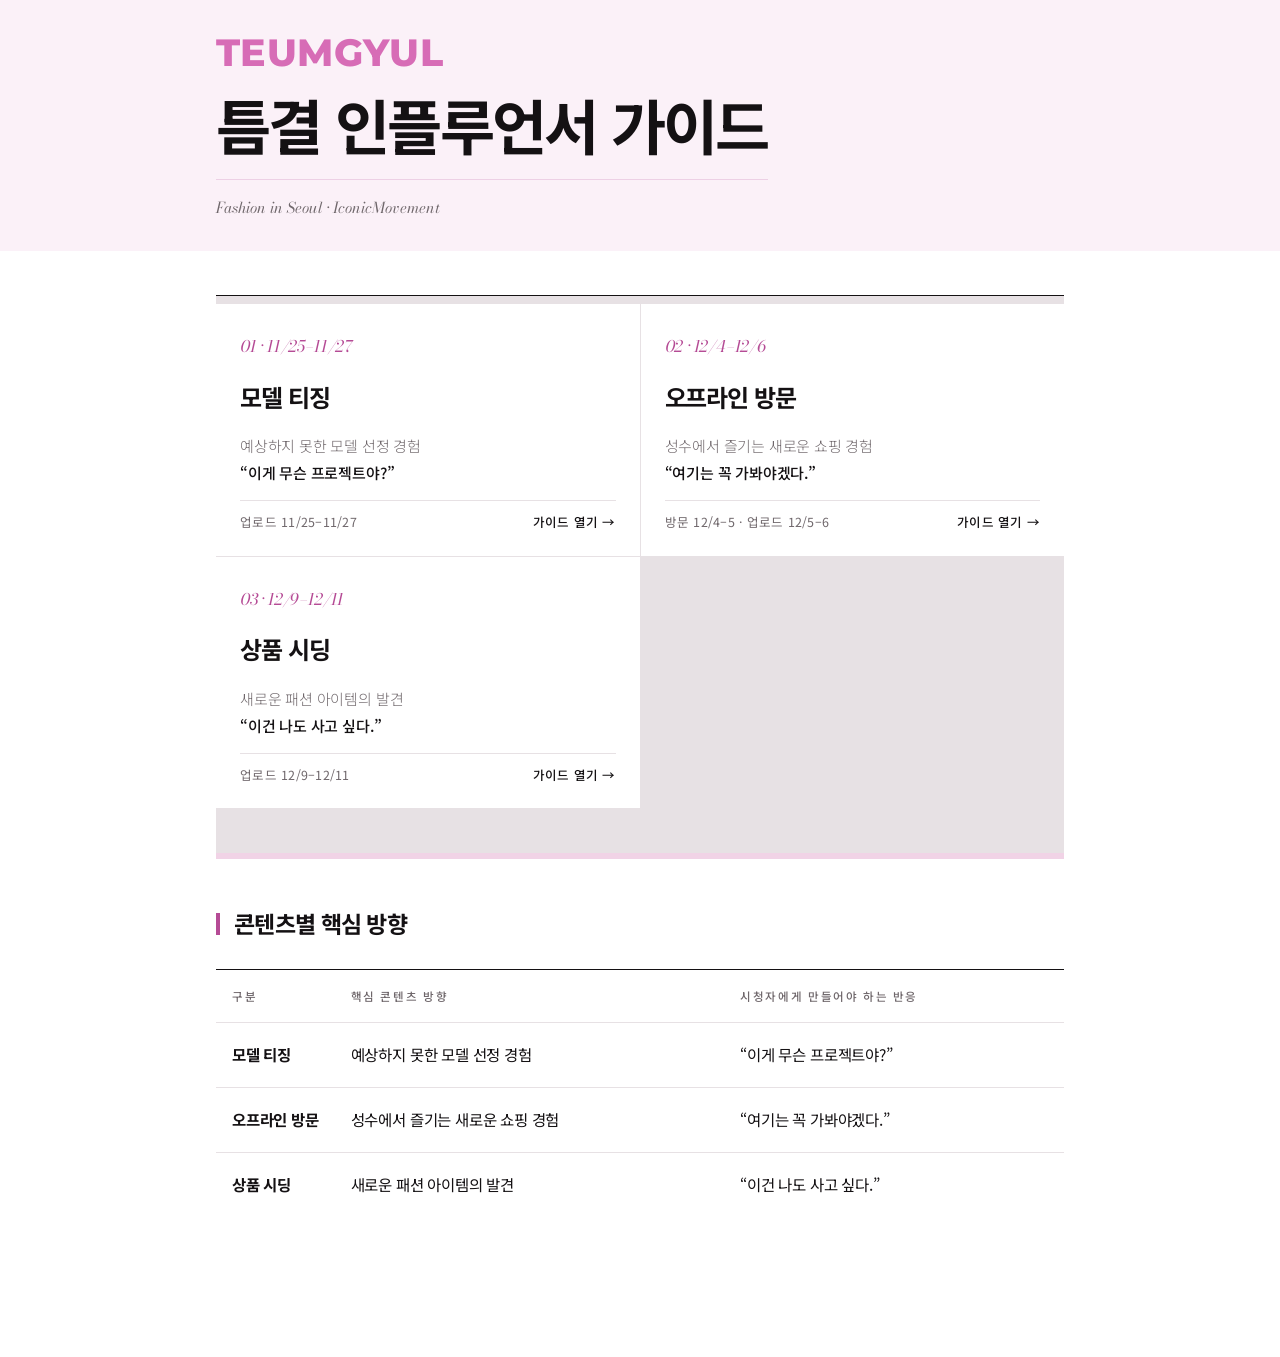
==== guide-8er6di/index.html @ bb6759fa "Influencer hub page linking teasing, offline, seeding (no password)" ====
<!doctype html>
<html lang="ko">
<head>
<meta charset="utf-8">
<meta name="viewport" content="width=device-width, initial-scale=1, viewport-fit=cover">
<title>틈결 인플루언서 가이드</title>
<link rel="preconnect" href="https://fonts.googleapis.com">
<link rel="stylesheet" href="https://fonts.googleapis.com/css2?family=Montserrat:wght@800&family=Noto+Sans+KR:wght@400;500;700;900&family=Space+Grotesk:wght@500;700&family=IBM+Plex+Mono:wght@400;500&display=swap">
<style>
/* Layout: black masthead band → hub (flow of 3 contents) or one guide view, routed by #hash */
:root{
  --bg:#fdf6fa; --surface:#ffffff; --ink:#24151f; --muted:#6e5a67; --line:#efdce8;
  --accent:#b8489a; --accent-soft:#fbe6f3; --draft:#9a5b00; --draft-soft:#fff1dc;
  --band:#fbeef6; --band-fg:#24151f; --logo:#d76cb6; --deep:#b8489a; --deep-fg:#ffffff;
  --f-display:"Space Grotesk","Noto Sans KR",system-ui,sans-serif;
  --f-body:"Noto Sans KR",system-ui,-apple-system,"Apple SD Gothic Neo","Malgun Gothic",sans-serif;
  --f-mono:"IBM Plex Mono",ui-monospace,Consolas,monospace;
}
@media (prefers-color-scheme:dark){:root:not([data-theme="light"]){
  --bg:#171116; --surface:#21181f; --ink:#f3e9f0; --muted:#b39fad; --line:#3a2a35;
  --accent:#ee9bd3; --accent-soft:#3d2036; --draft:#f0b860; --draft-soft:#3a2a10;
  --band:#22161f; --band-fg:#f3e9f0; --logo:#e57fc4; --deep:#8f3477; --deep-fg:#ffffff; color-scheme:dark}}
:root[data-theme="dark"]{
  --bg:#171116; --surface:#21181f; --ink:#f3e9f0; --muted:#b39fad; --line:#3a2a35;
  --accent:#ee9bd3; --accent-soft:#3d2036; --draft:#f0b860; --draft-soft:#3a2a10;
  --band:#22161f; --band-fg:#f3e9f0; --logo:#e57fc4; --deep:#8f3477; --deep-fg:#ffffff; color-scheme:dark}
*{box-sizing:border-box}
body{margin:0}img{max-width:100%}[hidden]{display:none!important}
body{background:var(--bg);color:var(--ink);font-family:var(--f-body);font-size:15px;line-height:1.65;word-break:keep-all}
.wrap{max-width:880px;margin:0 auto;padding-left:max(16px,env(safe-area-inset-left,0px));padding-right:max(16px,env(safe-area-inset-right,0px))}
a{color:var(--accent)}
:focus-visible{outline:2px solid var(--accent);outline-offset:2px}

.band{background:var(--band);color:var(--band-fg)}
.band .wrap{padding-block:28px 24px;display:flex;flex-wrap:wrap;gap:8px 24px;align-items:flex-end;justify-content:space-between}
.band .brand{font-family:"Montserrat",var(--f-display);font-weight:800;font-size:clamp(30px,7vw,44px);letter-spacing:.01em;line-height:1;color:var(--logo)}
.band h1{margin:4px 0 0;font-family:var(--f-body);font-weight:900;font-size:clamp(24px,5vw,34px);line-height:1.2;text-wrap:balance}
.band .meta{font-family:var(--f-mono);font-size:12px;opacity:.7}

main .wrap{padding-block:28px 64px;display:grid;gap:36px}
h2{margin:0 0 12px;font-size:19px;font-weight:700;text-wrap:balance}
h3{margin:0 0 8px;font-size:16px;font-weight:700}
p{margin:0}
.eyebrow{font-family:var(--f-display);font-size:12px;font-weight:700;letter-spacing:.12em;text-transform:uppercase;color:var(--muted)}
.lede{font-size:16px;color:var(--muted);max-width:62ch}

/* hub */
.flow{display:grid;grid-template-columns:repeat(3,minmax(0,1fr));gap:12px}
@media (max-width:720px){.flow{grid-template-columns:1fr}}
.step{display:flex;flex-direction:column;gap:10px;padding:18px;background:var(--surface);border:1px solid var(--line);border-radius:6px;text-decoration:none;color:inherit;transition:border-color .15s,transform .15s}
.step:hover{border-color:var(--accent);transform:translateY(-2px)}
.step .no{font-family:var(--f-mono);font-size:12px;color:var(--accent)}
.step .name{font-size:18px;font-weight:900}
.step .react{font-size:14px;color:var(--muted)}
.step .react b{color:var(--ink);font-weight:500}
.step .foot{margin-top:auto;display:flex;justify-content:space-between;align-items:center;font-family:var(--f-mono);font-size:12px;color:var(--muted);padding-top:10px;border-top:1px dashed var(--line)}
.step .go{color:var(--accent);font-weight:500}

/* tables */
.tbl{overflow-x:auto;border:1px solid var(--line);border-radius:6px;background:var(--surface)}
table{width:100%;border-collapse:collapse;font-size:14px}
th,td{text-align:left;vertical-align:top;padding:11px 14px;border-bottom:1px solid var(--line)}
tr:last-child td{border-bottom:0}
th{font-size:12px;font-weight:700;color:var(--muted);background:var(--bg)}
td.k{width:118px;font-weight:700;white-space:nowrap}
.tag{font-family:var(--f-mono);font-size:13px;background:var(--accent-soft);color:var(--accent);padding:1px 6px;border-radius:3px}

/* chips */
.chip{display:inline-block;font-size:11px;font-weight:700;padding:1px 7px;border-radius:999px;vertical-align:2px;margin-left:6px}
.chip.src{background:var(--accent-soft);color:var(--accent)}
.chip.draft{background:var(--draft-soft);color:var(--draft)}
.legend{display:flex;flex-wrap:wrap;gap:8px 18px;font-size:13px;color:var(--muted)}

/* guide view */
.back{font-family:var(--f-mono);font-size:13px;text-decoration:none}
.guide-head{display:grid;gap:10px}
.guide-head h2{font-size:clamp(22px,4.5vw,28px);font-weight:900;margin:0}
.facts{display:flex;flex-wrap:wrap;gap:8px}
.fact{font-size:13px;padding:4px 10px;border:1px solid var(--line);border-radius:4px;background:var(--surface)}
.fact b{font-weight:700;margin-right:6px;color:var(--muted)}
.concept{padding:22px;background:var(--deep);color:var(--deep-fg);border-radius:6px}
.concept .eyebrow{color:var(--deep-fg);opacity:.75}
.concept q{display:block;margin-top:6px;font-size:clamp(18px,3.6vw,22px);font-weight:700;line-height:1.5;quotes:"“" "”"}
.types{display:grid;grid-template-columns:repeat(2,minmax(0,1fr));gap:12px}
@media (max-width:640px){.types{grid-template-columns:1fr}}
.type{padding:18px;background:var(--surface);border:1px solid var(--line);border-radius:6px;display:grid;gap:8px;align-content:start}
.type .label{font-family:var(--f-display);font-weight:700;font-size:13px;color:var(--accent);letter-spacing:.04em}
.type blockquote{margin:0;padding-left:12px;border-left:2px solid var(--line);color:var(--ink)}
.type .hint{font-size:13px;color:var(--muted)}
.check{list-style:none;margin:0;padding:0;display:grid;gap:8px}
.check li{display:grid;grid-template-columns:22px 1fr;gap:8px;align-items:start}
.check li::before{content:"";width:14px;height:14px;margin-top:5px;border:1.5px solid var(--muted);border-radius:3px}
.dd{display:grid;grid-template-columns:repeat(2,minmax(0,1fr));gap:12px}
@media (max-width:640px){.dd{grid-template-columns:1fr}}
.dd > div{padding:16px 18px;background:var(--surface);border:1px solid var(--line);border-radius:6px}
.dd ul{margin:0;padding-left:18px;display:grid;gap:4px;font-size:14px}
.dd .do h3{color:var(--accent)} .dd .dont h3{color:var(--draft)}
.note{font-size:13px;color:var(--muted);padding:12px 14px;border:1px dashed var(--line);border-radius:6px}
.pager{display:flex;justify-content:space-between;gap:12px;flex-wrap:wrap;padding-top:18px;border-top:1px solid var(--line)}
.pager a{text-decoration:none;font-size:14px}
@media (prefers-reduced-motion:reduce){*{transition:none!important}}

/* ---- readability pass ---- */
:root{--muted:#5c4757}
@media (prefers-color-scheme:dark){:root:not([data-theme="light"]){--muted:#c7b4c2}}
:root[data-theme="dark"]{--muted:#c7b4c2}
html{-webkit-text-size-adjust:100%;text-size-adjust:100%}
body{font-size:16px;line-height:1.75;letter-spacing:-.01em}
h2{font-size:20px;letter-spacing:-.02em}
h3{font-size:17px}
table{font-size:15.5px}
th,td{padding:14px 16px}
td.k{color:var(--accent)}
.step .react{font-size:15px}
.step .name{font-size:20px}
.step .name .sub{font-size:14px;font-weight:700;color:var(--accent)}
.flow{grid-template-columns:repeat(2,minmax(0,1fr))}
@media (max-width:640px){.flow{grid-template-columns:1fr}}
.type blockquote{font-size:16px;line-height:1.7}
.type .hint,.fact,.legend,.note{font-size:14px}
.dd ul{font-size:15.5px;gap:6px}
.concept q{line-height:1.55}

/* ---- mobile ---- */
@media (max-width:640px){
  body{font-size:16px}
  .band .wrap{padding-block:22px 18px;flex-direction:column;align-items:flex-start;gap:6px}
  .band .brand{font-size:30px}
  .band h1{font-size:23px}
  main .wrap{padding-block:22px 48px;gap:30px}
  /* key/value tables → stacked cards */
  .kv,.kv tbody,.kv tr,.kv td{display:block;width:100%}
  .kv tr{padding:14px 16px;border-bottom:1px solid var(--line)}
  .kv tr:last-child{border-bottom:0}
  .kv td{padding:0;border:0}
  .kv td.k{width:auto;white-space:normal;font-size:13px;margin-bottom:4px;letter-spacing:.02em}
  .tbl{overflow-x:visible}
  /* direction table: 3 cols → stacked */
  .dir thead{display:none}
  .dir,.dir tbody,.dir tr,.dir td{display:block;width:100%}
  .dir tr{padding:14px 16px;border-bottom:1px solid var(--line)}
  .dir tr:last-child{border-bottom:0}
  .dir td{padding:0;border:0}
  .dir td.k{width:auto;margin-bottom:2px}
  .dir td:last-child{font-weight:700;margin-top:2px}
  .concept{padding:20px 18px}
  .step{padding:18px 16px}
  .facts{display:grid;grid-template-columns:1fr;gap:6px}
  .fact{padding:8px 12px}
  .back,.pager a{display:inline-block;padding:8px 0;font-size:15px}
  .pager{flex-direction:column-reverse;gap:4px}
}

/* ---- reference images ---- */
.refs{display:grid;grid-template-columns:repeat(2,minmax(0,1fr));gap:12px}
.refs figure{margin:0;display:grid;gap:8px;align-content:start}
.refs img{display:block;width:100%;height:auto;aspect-ratio:3/4;object-fit:cover;border-radius:6px;border:1px solid var(--line);background:var(--surface)}
.refs figcaption{font-size:14px;color:var(--muted);line-height:1.55}
@media (max-width:420px){.refs{gap:8px}.refs figcaption{font-size:13px}}

/* ---- 3-col guide tables + prose ---- */
.g3 td.k{white-space:normal;width:170px}
.prose{display:grid;gap:8px;max-width:64ch}
.types.five{grid-template-columns:repeat(auto-fill,minmax(240px,1fr))}
@media (max-width:640px){
  .g3 thead{display:none}
  .g3,.g3 tbody,.g3 tr,.g3 td{display:block;width:100%}
  .g3 tr{padding:14px 16px;border-bottom:1px solid var(--line)}
  .g3 tr:last-child{border-bottom:0}
  .g3 td{padding:0;border:0}
  .g3 td.k{width:auto;margin-bottom:6px;font-size:15.5px}
  .g3 td[data-label]{display:grid;grid-template-columns:64px 1fr;gap:8px}
  .g3 td[data-label]+td[data-label]{margin-top:4px}
  .g3 td[data-label]::before{content:attr(data-label);font-size:12.5px;font-weight:700;color:var(--muted);padding-top:2px}
}

/* ---- upload flow ---- */
.flowlist{list-style:none;margin:0;padding:0;counter-reset:f;display:grid;gap:0;border:1px solid var(--line);border-radius:6px;background:var(--surface)}
.flowlist li{counter-increment:f;position:relative;display:grid;gap:4px;padding:16px 16px 16px 58px;border-bottom:1px solid var(--line)}
.flowlist li:last-child{border-bottom:0}
.flowlist li::before{content:counter(f);position:absolute;left:16px;top:15px;width:28px;height:28px;border-radius:50%;background:var(--deep);color:var(--deep-fg);font-family:var(--f-display);font-weight:700;font-size:14px;display:grid;place-items:center}
.flowlist b{font-size:16.5px}
.flowlist li > span{color:var(--muted)}
.flowlist a{font-weight:700}
.mail{display:flex;flex-wrap:wrap;align-items:center;gap:8px;margin-top:6px}
.mail code{font-family:var(--f-mono);font-size:15px;padding:6px 10px;background:var(--accent-soft);color:var(--accent);border-radius:4px;user-select:all;word-break:break-all}
.mail button{font:inherit;font-size:14px;font-weight:700;padding:6px 12px;border:1.5px solid var(--accent);border-radius:4px;background:transparent;color:var(--accent);cursor:pointer}

/* ---- reward ---- */
.reward{display:grid;gap:16px}
.reward figure{margin:0;display:grid;gap:8px}
.reward img{display:block;width:100%;height:auto;border-radius:6px;border:1px solid var(--line);background:#fff}
.reward figcaption{font-size:14px;color:var(--muted)}
.pouches{margin:0;padding:0;list-style:none;counter-reset:p;display:grid;grid-template-columns:repeat(2,minmax(0,1fr));gap:8px}
@media (max-width:640px){.pouches{grid-template-columns:1fr}}
.pouches li{counter-increment:p;display:grid;grid-template-columns:28px 1fr;column-gap:8px;padding:10px 12px;background:var(--surface);border:1px solid var(--line);border-radius:6px;font-size:14.5px;font-weight:500;line-height:1.5}
.pouches li::before{content:counter(p,decimal-leading-zero);grid-row:span 2;font-family:var(--f-mono);font-size:12px;color:var(--accent);padding-top:2px}
.pouches li span{font-size:13px;font-weight:400;color:var(--muted)}

/* ---- lock ---- */
.lock{min-height:60vh;display:grid;place-items:center}
.lock form{width:100%;max-width:340px;display:grid;gap:12px;padding:28px 22px;background:var(--surface);border:1px solid var(--line);border-radius:10px;text-align:center}
.lock h2{margin:0}
.lock p{color:var(--muted);font-size:15px}
.lock input{font:inherit;font-size:22px;letter-spacing:.4em;text-align:center;padding:12px;border:1.5px solid var(--line);border-radius:8px;background:var(--bg);color:var(--ink);width:100%}
.lock input:focus{outline:none;border-color:var(--accent)}
.lock button{font:inherit;font-weight:700;font-size:16px;padding:13px;border:0;border-radius:8px;background:var(--deep);color:var(--deep-fg);cursor:pointer}
.lock .err{color:#c0362c;font-size:14px;min-height:1.4em}
@media (prefers-color-scheme:dark){:root:not([data-theme="light"]) .lock .err{color:#ff8a80}}
</style>
<link rel="stylesheet" href="/assets/premium.css">
</head>
<body>


<header class="band"><div class="wrap">
  <div>
    <div class="brand" role="img" aria-label="TEUMGYUL">TEUMGYUL</div>
    <h1>틈결 인플루언서 가이드</h1>
  </div>
  <div class="meta">Fashion in Seoul · IconicMovement</div>
</div></header>

<main>
<section><div class="wrap">
  <div class="flow">
    <a class="step" href="/teasing/">
      <span class="no">01 · 11/25–11/27</span>
      <span class="name">모델 티징</span>
      <span class="react">예상하지 못한 모델 선정 경험<br><b>“이게 무슨 프로젝트야?”</b></span>
      <span class="foot"><span>업로드 11/25–11/27</span><span class="go">가이드 열기 →</span></span>
    </a>
    <a class="step" href="/offline/">
      <span class="no">02 · 12/4–12/6</span>
      <span class="name">오프라인 방문</span>
      <span class="react">성수에서 즐기는 새로운 쇼핑 경험<br><b>“여기는 꼭 가봐야겠다.”</b></span>
      <span class="foot"><span>방문 12/4–5 · 업로드 12/5–6</span><span class="go">가이드 열기 →</span></span>
    </a>
    <a class="step" href="/seeding/">
      <span class="no">03 · 12/9–12/11</span>
      <span class="name">상품 시딩</span>
      <span class="react">새로운 패션 아이템의 발견<br><b>“이건 나도 사고 싶다.”</b></span>
      <span class="foot"><span>업로드 12/9–12/11</span><span class="go">가이드 열기 →</span></span>
    </a>
  </div>

  <div>
    <h2>콘텐츠별 핵심 방향</h2>
    <div class="tbl"><table class="dir">
      <thead><tr><th>구분</th><th>핵심 콘텐츠 방향</th><th>시청자에게 만들어야 하는 반응</th></tr></thead>
      <tbody>
        <tr><td class="k">모델 티징</td><td>예상하지 못한 모델 선정 경험</td><td>“이게 무슨 프로젝트야?”</td></tr>
        <tr><td class="k">오프라인 방문</td><td>성수에서 즐기는 새로운 쇼핑 경험</td><td>“여기는 꼭 가봐야겠다.”</td></tr>
        <tr><td class="k">상품 시딩</td><td>새로운 패션 아이템의 발견</td><td>“이건 나도 사고 싶다.”</td></tr>
      </tbody>
    </table></div>
  </div>
</div></section>
</main>
</body>
</html>
---- assets/premium.css ----
/* TEUMGYUL — editorial layer
   Concept: fashion-magazine page. White paper, black ink, hairline rules,
   Bodoni italics for numerals & English, pink only for the wordmark and small accents. */
@import url("https://fonts.googleapis.com/css2?family=Bodoni+Moda:ital,opsz,wght@0,6..96,400;0,6..96,500;1,6..96,400;1,6..96,500&family=Noto+Sans+KR:wght@300;400;500;700;900&display=swap");

:root{
  --bg:#ffffff; --surface:#f7f4f5; --ink:#141113; --muted:#6f676b; --line:#e7e1e4;
  --accent:#b54b95; --accent-soft:#f7e9f2; --logo:#d76cb6;
  --deep:#141113; --deep-fg:#ffffff; --band:#ffffff; --band-fg:#141113;
  --masthead:#fbf1f8; --divider:#f1d3e6;
  --f-serif:"Bodoni Moda","Times New Roman",serif;
  --f-body:"Noto Sans KR",system-ui,-apple-system,"Apple SD Gothic Neo","Malgun Gothic",sans-serif;
  --r:2px;
}
@media (prefers-color-scheme:dark){:root:not([data-theme="light"]){
  --bg:#0f0d0e; --surface:#191617; --ink:#f3eef1; --muted:#a99fa5; --line:#2b2629;
  --accent:#e690c9; --accent-soft:#2e1b28; --logo:#e57fc4;
  --deep:#f3eef1; --deep-fg:#141113; --band:#0f0d0e; --band-fg:#f3eef1; --masthead:#26161f; --divider:#3a2232; color-scheme:dark}}
:root[data-theme="dark"]{
  --bg:#0f0d0e; --surface:#191617; --ink:#f3eef1; --muted:#a99fa5; --line:#2b2629;
  --accent:#e690c9; --accent-soft:#2e1b28; --logo:#e57fc4;
  --deep:#f3eef1; --deep-fg:#141113; --band:#0f0d0e; --band-fg:#f3eef1; --masthead:#26161f; --divider:#3a2232; color-scheme:dark}

body{background:var(--bg);color:var(--ink);font-family:var(--f-body);font-weight:400;font-size:16px;line-height:1.8;letter-spacing:-.012em;-webkit-font-smoothing:antialiased}
::selection{background:var(--accent-soft)}

/* ---------- masthead ---------- */
.band{background:var(--masthead);color:var(--band-fg);border-bottom:0}
.band .wrap{padding-block:34px 30px;display:grid;gap:22px;align-items:end}
.band .wrap > div:first-child{display:grid;gap:18px}
.band .brand{font-family:"Montserrat",var(--f-body);font-weight:800;font-size:clamp(28px,6vw,38px);letter-spacing:.01em;line-height:1;color:var(--logo)}
.band h1{margin:0;font-weight:700;font-size:clamp(34px,7.4vw,60px);line-height:1.12;letter-spacing:-.045em}
.band .meta{font-family:var(--f-serif);font-style:italic;font-size:15px;letter-spacing:0;opacity:1;color:var(--muted);padding-top:14px;border-top:1px solid rgba(181,75,149,.2)}

main .wrap{padding-block:44px 96px;gap:64px}
h2{font-size:21px;font-weight:700;letter-spacing:-.03em;margin:0 0 20px;display:flex;align-items:center;gap:14px}
h2::after{content:"";flex:1;height:1px;background:var(--line)}
.guide-head h2,.lock h2,.done-title{display:block}
.guide-head h2::after,.lock h2::after{content:none}
h3{letter-spacing:-.02em}

.eyebrow{font-family:var(--f-body);font-style:normal;font-weight:500;font-size:12.5px;letter-spacing:.16em;text-transform:none;color:var(--accent)}
.lede{font-size:16.5px;line-height:1.9;color:var(--muted);font-weight:300}

/* ---------- guide head & schedule ---------- */
.guide-head{gap:18px}
.guide-head h2{font-size:clamp(28px,6vw,40px);font-weight:700;letter-spacing:-.045em;line-height:1.15}
.due{background:none;color:var(--ink);border-radius:0;padding:16px 0;gap:12px 40px;align-items:flex-start;border-top:1px solid var(--ink);border-bottom:1px solid var(--line)}
.due-item{gap:4px}
.due-label{font-size:12px;font-weight:500;letter-spacing:.14em;color:var(--muted);opacity:1}
.due-date{font-family:var(--f-body);font-weight:700;font-size:20px;line-height:1.35;letter-spacing:-.02em;font-variant-numeric:tabular-nums}
.due-date small{display:inline;font-family:var(--f-body);font-size:15px;font-weight:500;letter-spacing:0;margin:0 0 0 6px;opacity:1;color:var(--muted)}
.facts{gap:6px 24px}
.fact{border:0;background:none;padding:0;font-size:15px;border-radius:0}
.fact b{font-size:12px;font-weight:500;letter-spacing:.14em;color:var(--muted);margin-right:10px}

/* ---------- concept / quotes ---------- */
.concept{background:none;color:var(--ink);border-radius:0;padding:40px 0 36px;border-top:1px solid var(--ink);border-bottom:1px solid var(--line);position:relative}
.concept .eyebrow{color:var(--accent);opacity:1}
.concept q{font-weight:500;font-size:clamp(23px,5vw,32px);line-height:1.45;letter-spacing:-.04em;margin-top:14px;quotes:none;text-wrap:balance}
.concept q::before{content:"\201C";display:block;font-family:var(--f-serif);font-size:72px;line-height:.6;color:var(--accent);margin-bottom:10px}
.concept-body{border-top:1px solid var(--line);color:var(--muted);font-weight:300;font-size:16px;opacity:1;margin-top:24px;padding-top:22px}

.purpose{border-left:1px solid var(--accent);background:none;border-radius:0;padding:4px 0 4px 20px}
.purpose-label{font-size:12px;font-weight:500;letter-spacing:.16em;color:var(--muted)}
.purpose p{font-size:19px;font-weight:500;letter-spacing:-.03em}

.prose{gap:14px;font-weight:300;font-size:16.5px;line-height:1.95;color:var(--muted)}

/* ---------- cards & lists ---------- */
.items{gap:1px;background:var(--line);border-top:1px solid var(--ink);border-bottom:1px solid var(--line)}
.item{background:var(--bg);border:0;border-radius:0;padding:26px 22px 28px;gap:16px}
.item h3{color:var(--ink);font-size:19px;font-weight:700}
.item dt{font-size:11.5px;letter-spacing:.16em;font-weight:500}
.item dd{font-size:16px}
.item dd + dt{border-top:0;padding-top:6px}

.tbl{border:0;border-top:1px solid var(--ink);border-radius:0;background:none}
th{background:none;font-size:11.5px;font-weight:500;letter-spacing:.14em;color:var(--muted);padding-block:16px}
th,td{border-bottom:1px solid var(--line)}
td{padding-block:18px}
td.k{color:var(--ink);font-weight:700}

.types{gap:1px;background:var(--line);border-top:1px solid var(--ink);border-bottom:1px solid var(--line)}
.type{background:var(--bg);border:0;border-radius:0;padding:26px 22px}
.type .label{font-family:var(--f-serif);font-style:italic;font-weight:400;font-size:19px;letter-spacing:0;color:var(--accent)}
.type blockquote{border-left:0;padding-left:0;font-size:17px;font-weight:500;letter-spacing:-.03em;line-height:1.6}
.type .hint{font-size:13px;letter-spacing:.02em}

.refs{gap:14px}
.refs img{border-radius:0;border:0}

.flowlist{border:0;border-top:1px solid var(--ink);border-radius:0;background:none}
.flowlist li{padding:24px 0 24px 64px;border-bottom:1px solid var(--line)}
.flowlist li::before{background:none;color:var(--accent);font-family:var(--f-serif);font-style:italic;font-weight:400;font-size:34px;width:auto;height:auto;left:4px;top:16px;border-radius:0;display:block;line-height:1}
.flowlist b{font-size:17.5px;letter-spacing:-.03em}
.flowlist li > span{font-weight:300;line-height:1.85}
.mail code{background:none;border:1px solid var(--line);border-radius:var(--r);color:var(--ink);padding:9px 12px}
.mail button{border:1px solid var(--ink);color:var(--ink);border-radius:var(--r);padding:9px 14px;font-weight:500}
.mail button:hover{background:var(--ink);color:var(--bg)}

.note{border:0;border-left:1px solid var(--accent);border-radius:0;padding:4px 0 4px 16px;font-size:14.5px;color:var(--muted)}
.note strong{background:none!important;padding:0!important;color:var(--accent)!important;font-weight:700!important;border-bottom:1px solid var(--accent)}

.tag{background:none;border:1px solid var(--line);color:var(--ink);border-radius:var(--r);padding:2px 8px}

/* ---------- reward ---------- */
.reward{gap:22px}
.reward img{border:0;border-radius:0;background:var(--surface)}
.pouches{gap:0;border-top:1px solid var(--ink);grid-template-columns:repeat(2,minmax(0,1fr));column-gap:24px}
@media (max-width:640px){.pouches{grid-template-columns:1fr}}
.pouches li{background:none;border:0;border-bottom:1px solid var(--line);border-radius:0;padding:14px 0;grid-template-columns:34px 1fr;font-size:15px}
.pouches li::before{font-family:var(--f-serif);font-style:italic;font-size:17px;color:var(--accent);padding-top:0}

/* ---------- hub ---------- */
.flow{gap:1px;background:var(--line);border-top:1px solid var(--ink);border-bottom:1px solid var(--line)}
.step{background:var(--bg);border:0;border-radius:0;padding:28px 24px 22px;gap:14px;transition:background .25s}
.step:hover{transform:none;background:var(--surface)}
.step .no{font-family:var(--f-serif);font-style:italic;font-size:16px;color:var(--accent)}
.step .name{font-size:24px;font-weight:700;letter-spacing:-.045em}
.step .name .sub{font-size:14px;font-weight:500;color:var(--accent);letter-spacing:0}
.step .react{font-weight:300;font-size:15px}
.step .react b{font-weight:500}
.step .foot{font-family:var(--f-body);font-size:12.5px;letter-spacing:.02em;border-top:1px solid var(--line)}
.step .go{color:var(--ink);font-weight:500;transition:transform .25s}
.step:hover .go{transform:translateX(4px)}

/* hub folder (details) */
.step.folder{display:block;cursor:default}
.step.folder summary{list-style:none;display:flex;flex-direction:column;gap:14px;cursor:pointer}
.step.folder summary::-webkit-details-marker{display:none}
.step.folder .chev{display:inline-block;transition:transform .2s}
.step.folder[open] .chev{transform:rotate(180deg)}
.step.folder:hover .go{transform:none}
.folder-list{list-style:none;margin:16px 0 0;padding:0;border-top:1px solid var(--ink)}
.folder-list a{display:flex;justify-content:space-between;align-items:center;gap:12px;padding:14px 4px;border-bottom:1px solid var(--line);text-decoration:none;color:var(--ink);font-weight:500}
.folder-list a span:last-child{font-size:13px;color:var(--accent)}
.folder-list a:hover{background:var(--masthead)}

/* ---------- forms ---------- */
.lock form{border:0;border-top:1px solid var(--ink);border-radius:0;background:none;padding:34px 4px}
.lock h2{font-size:22px;letter-spacing:-.04em}
.lock input{border-radius:var(--r);background:var(--bg);letter-spacing:.5em}
.lock button,.submit-btn,.done-btn{border-radius:var(--r);background:var(--ink);color:var(--bg);letter-spacing:.06em;transition:opacity .2s}
.lock button:hover,.submit-btn:hover,.done-btn:hover{opacity:.85}
.apply{border:0;border-top:1px solid var(--ink);border-radius:0;background:none;padding:28px 0 0;gap:20px}
.fg label{font-size:13px;font-weight:500;letter-spacing:.08em}
.fg .req{color:var(--accent)}
.fg input{border:0;border-bottom:1px solid var(--line);border-radius:0;background:none;padding:12px 2px}
.fg input:focus{border-color:var(--ink)}
.agree-list{background:var(--surface);border-radius:var(--r);padding:20px 18px;gap:14px}
.agree-row input{accent-color:var(--ink)}
.agree-row strong{color:var(--ink);font-weight:500}
.submit-btn{padding:18px;font-size:16px}
.done-card{border-radius:var(--r)}
.done-modal{background:rgba(15,13,14,.55)}


/* ---------- campaign overview ---------- */
.overview{margin:0;display:grid;grid-template-columns:repeat(3,minmax(0,1fr));border-top:1px solid var(--ink)}
.overview > div{display:grid;gap:4px;align-content:start;padding:18px 16px 18px 0;border-bottom:1px solid var(--line)}
.overview dt{font-size:11.5px;font-weight:500;letter-spacing:.16em;color:var(--muted)}
.overview dd{margin:0;font-size:16.5px;font-weight:500;letter-spacing:-.03em;line-height:1.5}
.overview .ov-fee{grid-column:1/-1}
.overview .ov-fee dd{font-weight:700;font-size:20px;color:var(--accent)}
.overview .ov-wide{grid-column:1/-1}
/* vertical list: label | value per row */
.overview{grid-template-columns:1fr}
.overview > div{grid-template-columns:140px 1fr;gap:16px;align-items:baseline;padding:15px 0}
.overview dt{font-size:12.5px;letter-spacing:.1em}
@media (max-width:640px){.overview > div{grid-template-columns:104px 1fr;gap:12px}}

/* ---------- mood board ---------- */
.mood{display:grid;grid-template-columns:repeat(3,minmax(0,1fr));gap:8px}
.mood figure{margin:0;overflow:hidden;background:var(--surface)}
.mood img{display:block;width:100%;height:100%;aspect-ratio:3/4;object-fit:cover;transition:transform .6s cubic-bezier(.2,.7,.2,1)}
.mood figure:hover img{transform:scale(1.03)}
.mood .m-wide{grid-column:1/-1}
.mood .m-wide img{aspect-ratio:auto;height:auto}
@media (max-width:640px){.mood{grid-template-columns:repeat(2,minmax(0,1fr));gap:6px}}

/* ---------- clear section separation ---------- */
main .wrap{gap:0}
main .wrap > *{padding-block:44px}
main .wrap > *:first-child{padding-top:8px}
main .wrap > * + *{border-top:6px solid var(--divider)}
main .wrap > .concept{border-bottom:0;padding-block:44px}
main .wrap > .concept + *{border-top:6px solid var(--divider)}
main .wrap > .purpose{border-left:0;padding-left:0}
main .wrap > .purpose .purpose-label::before{content:"";display:inline-block;width:4px;height:12px;margin-right:8px;background:var(--accent);vertical-align:-1px}
h2{font-size:23px;margin-bottom:24px}
h2::after{content:none}
h2::before{content:"";width:4px;height:22px;background:var(--accent);flex:none}
.guide-head h2::before,.lock h2::before{content:none}
.pager{border-top:0}

@media (max-width:640px){
  main .wrap > *{padding-block:36px}
  main .wrap > *:first-child{padding-top:4px}
  h2{font-size:21px}
}

@media (max-width:640px){
  .band .wrap{padding-block:26px 22px;gap:16px}
  main .wrap{padding-block:32px 72px;gap:52px}
  .due{padding:22px 20px}
  .item,.type{padding:22px 4px}
  .items,.types,.flow{background:none;gap:0}
  .item,.type,.step{border-bottom:1px solid var(--line)}
  .step{padding:24px 4px 20px}
  .flowlist li{padding-left:52px}
}
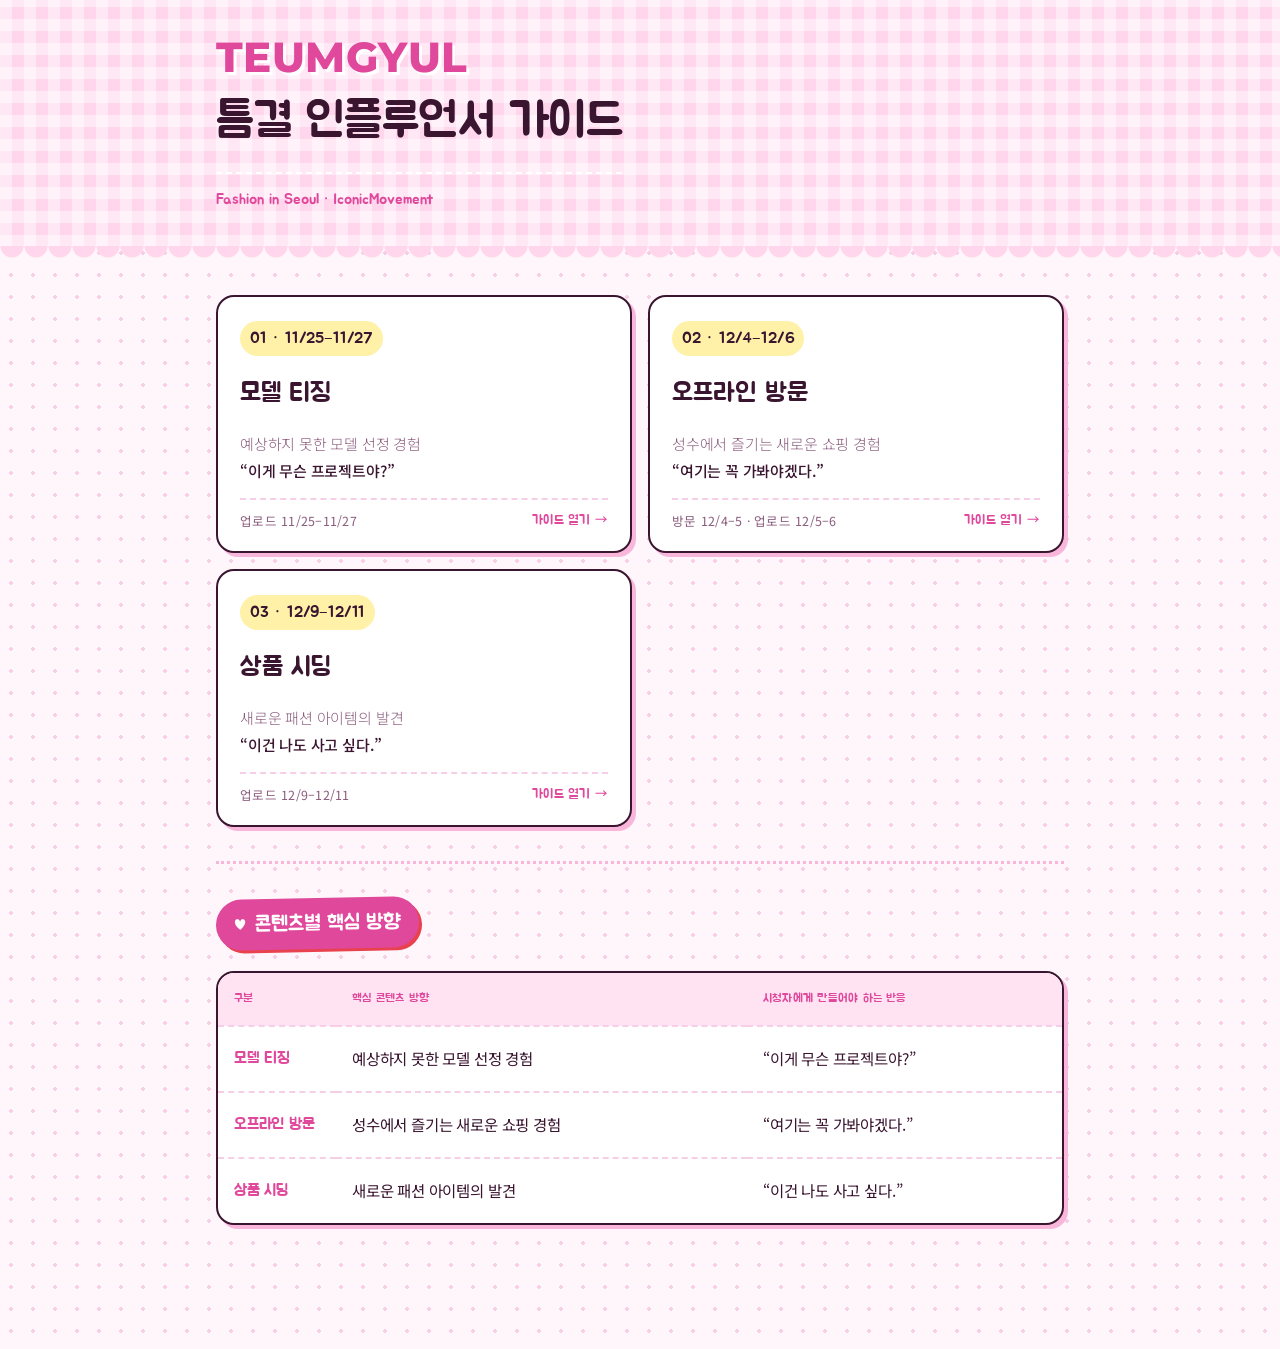
==== commit 141f71ae: "Kitsch/cute design layer (preview)" ====
--- a/guide-8er6di/index.html
+++ b/guide-8er6di/index.html
@@ -209,6 +209,7 @@
 @media (prefers-color-scheme:dark){:root:not([data-theme="light"]) .lock .err{color:#ff8a80}}
 </style>
 <link rel="stylesheet" href="/assets/premium.css">
+<link rel="stylesheet" href="/assets/kitsch.css">
 </head>
 <body>
 
--- a/assets/kitsch.css
+++ b/assets/kitsch.css
@@ -0,0 +1,172 @@
+/* TEUMGYUL — kitsch layer (loaded after premium.css)
+   Concept: Y2K sticker scrapbook. Polka-dot paper, chunky rounded cards with
+   offset "sticker" shadows, hot pink + cherry red + lavender, round Jua type,
+   tilted polaroid mood photos. Committed light look in every theme. */
+@import url("https://fonts.googleapis.com/css2?family=Jua&family=Noto+Sans+KR:wght@400;500;700;900&display=swap");
+
+:root,
+:root[data-theme="dark"]{
+  --bg:#fff6fb; --surface:#ffffff; --ink:#3a1530; --muted:#8a5b7c; --line:#f6cfe6;
+  --accent:#e0489c; --accent-soft:#ffe3f2; --cherry:#e8424f; --lilac:#cdb8f5; --butter:#fff1a8;
+  --logo:#e0489c; --masthead:#ffd6ec; --divider:#f7b6da;
+  --deep:#e0489c; --deep-fg:#ffffff; --band:#ffd6ec; --band-fg:#3a1530;
+  --f-cute:"Jua","Noto Sans KR",system-ui,sans-serif;
+  --f-body:"Noto Sans KR",system-ui,-apple-system,"Apple SD Gothic Neo","Malgun Gothic",sans-serif;
+  --r:18px; --stk:4px 4px 0 var(--divider);
+  color-scheme:light;
+}
+@media (prefers-color-scheme:dark){:root:not([data-theme="light"]){
+  --bg:#fff6fb; --surface:#ffffff; --ink:#3a1530; --muted:#8a5b7c; --line:#f6cfe6;
+  --accent:#e0489c; --accent-soft:#ffe3f2; --logo:#e0489c; --masthead:#ffd6ec; --divider:#f7b6da;
+  --deep:#e0489c; --deep-fg:#ffffff; --band:#ffd6ec; --band-fg:#3a1530; color-scheme:light}}
+
+body{
+  background-color:var(--bg);
+  background-image:radial-gradient(var(--line) 1.6px, transparent 1.7px);
+  background-size:22px 22px;
+  color:var(--ink);
+}
+
+/* ---------- masthead: gingham band + scalloped edge ---------- */
+.band{
+  position:relative;
+  background-color:var(--masthead);
+  background-image:
+    repeating-linear-gradient(0deg, rgba(255,255,255,.45) 0 12px, transparent 12px 24px),
+    repeating-linear-gradient(90deg, rgba(255,255,255,.45) 0 12px, transparent 12px 24px);
+  border-bottom:0;
+}
+.band::after{
+  content:""; position:absolute; left:0; right:0; bottom:-11px; height:12px;
+  background:radial-gradient(circle at 12px 0, var(--masthead) 11px, transparent 12px) 0 0/24px 12px repeat-x;
+}
+.band .wrap{padding-block:36px 34px}
+.band .brand{font-size:clamp(30px,6.4vw,42px);color:var(--accent);text-shadow:3px 3px 0 #fff}
+.band h1{font-family:var(--f-cute);font-weight:400;letter-spacing:-.01em;font-size:clamp(30px,6.6vw,48px);color:var(--ink)}
+.band .meta{font-family:var(--f-cute);font-style:normal;font-size:15px;color:var(--accent);border-top:2px dashed #fff;padding-top:12px}
+
+/* ---------- sections ---------- */
+main .wrap{padding-block:40px 90px}
+main .wrap > *{padding-block:34px}
+main .wrap > * + *{border-top:3px dotted var(--divider)}
+main .wrap > .concept + *{border-top:3px dotted var(--divider)}
+
+h2{font-family:var(--f-cute);font-weight:400;font-size:21px;letter-spacing:0;
+  display:inline-flex;align-items:center;gap:8px;
+  background:var(--accent);color:#fff;padding:7px 18px 6px;border-radius:999px;
+  box-shadow:3px 3px 0 var(--cherry);transform:rotate(-1.2deg);margin-bottom:22px}
+h2::before{content:"\2665";width:auto;height:auto;background:none;font-size:15px;color:#fff}
+h2::after{content:none}
+.guide-head h2,.lock h2{background:none;color:var(--ink);box-shadow:none;padding:0;transform:none;display:block;
+  font-size:clamp(30px,6.4vw,42px);line-height:1.2}
+.guide-head h2::before,.lock h2::before{content:none}
+h3{font-family:var(--f-cute);font-weight:400;letter-spacing:0}
+
+.eyebrow{display:inline-block;align-self:start;justify-self:start;font-family:var(--f-cute);font-weight:400;letter-spacing:.02em;
+  font-size:14px;color:var(--ink);background:var(--butter);padding:4px 12px;border-radius:999px;border:2px solid var(--ink)}
+.guide-head{gap:14px;justify-items:start}
+
+.fact{background:#fff;border:2px solid var(--line);border-radius:999px;padding:6px 14px}
+.fact b{font-family:var(--f-cute);font-weight:400;letter-spacing:0;color:var(--accent)}
+
+.note{border:2px dashed var(--accent);border-left-width:2px;border-radius:14px;background:#fff;padding:10px 14px;color:var(--ink);font-weight:500}
+.note strong{border-bottom:0!important;background:var(--butter)!important;padding:0 4px!important;color:var(--ink)!important}
+
+/* ---------- concept: speech bubble ---------- */
+.concept{background:#fff;border:2.5px solid var(--ink);border-radius:26px;padding:30px 24px 28px!important;
+  box-shadow:6px 6px 0 var(--accent);position:relative;margin:34px 0}
+.concept::after{content:"";position:absolute;left:38px;bottom:-16px;width:26px;height:26px;background:#fff;
+  border-right:2.5px solid var(--ink);border-bottom:2.5px solid var(--ink);transform:rotate(45deg) skew(8deg,8deg)}
+.concept .eyebrow{background:var(--accent-soft);border-color:var(--accent);color:var(--accent)}
+.concept q{font-family:var(--f-cute);font-weight:400;letter-spacing:-.01em;line-height:1.5}
+.concept q::before{content:"\2661";font-family:var(--f-cute);font-size:34px;line-height:1;color:var(--cherry);margin-bottom:6px}
+.concept-body{border-top:2px dashed var(--line);color:var(--muted)}
+
+.purpose{background:var(--accent-soft);border:0;border-radius:var(--r);padding:16px 20px!important}
+.purpose-label{font-family:var(--f-cute);color:var(--accent);letter-spacing:.02em}
+.purpose-label::before{background:var(--accent)!important;border-radius:2px}
+.purpose p{font-family:var(--f-cute);font-weight:400}
+
+/* ---------- sticker cards ---------- */
+.items,.types,.flow{background:none;border:0;gap:16px}
+.item,.type,.step{background:#fff;border:2.5px solid var(--ink);border-radius:var(--r);box-shadow:var(--stk)}
+.item h3{color:var(--accent);font-size:20px}
+.item dt,.overview dt{font-family:var(--f-cute);font-weight:400;letter-spacing:.02em;color:var(--accent)}
+.item dd + dt{border-top:2px dashed var(--line);padding-top:10px}
+.type .label{font-family:var(--f-cute);font-style:normal;color:var(--cherry);font-size:18px}
+.type blockquote{font-weight:500}
+.type:nth-child(odd){transform:rotate(-.6deg)} .type:nth-child(even){transform:rotate(.6deg)}
+
+.step{padding:24px 22px 18px;transition:transform .2s, box-shadow .2s}
+.step:hover{transform:translate(-2px,-2px) rotate(-.4deg);box-shadow:7px 7px 0 var(--accent);background:#fff}
+.step .no{font-family:var(--f-cute);font-style:normal;color:var(--ink);background:var(--butter);padding:3px 10px;border-radius:999px;justify-self:start;align-self:start;display:inline-block}
+.step .name{font-family:var(--f-cute);font-weight:400;font-size:26px;letter-spacing:0}
+.step .name .sub{font-family:var(--f-cute);color:var(--cherry)}
+.step .foot{border-top:2px dashed var(--line)}
+.step .go{color:var(--accent);font-family:var(--f-cute)}
+.folder-list{border-top:2px dashed var(--line)}
+.folder-list a{border-bottom:2px dashed var(--line);border-radius:10px}
+.folder-list a:hover{background:var(--accent-soft)}
+
+/* ---------- overview: ticket ---------- */
+.overview{background:#fff;border:2.5px solid var(--ink);border-radius:var(--r);box-shadow:var(--stk);padding:6px 20px}
+.overview > div{border-bottom:2px dashed var(--line);padding:14px 0}
+.overview > div:last-child{border-bottom:0}
+.overview dd{font-weight:700}
+.overview .ov-fee dd{font-family:var(--f-cute);font-weight:400;font-size:24px;color:var(--cherry)}
+
+/* ---------- tables ---------- */
+.tbl{background:#fff;border:2.5px solid var(--ink);border-radius:var(--r);box-shadow:var(--stk);overflow:hidden}
+th{font-family:var(--f-cute);font-weight:400;letter-spacing:.02em;color:var(--accent);background:var(--accent-soft)}
+th,td{border-bottom:2px dashed var(--line)}
+td.k{font-family:var(--f-cute);font-weight:400;color:var(--accent)}
+
+/* ---------- photos: polaroids ---------- */
+.mood{gap:14px}
+.mood figure,.refs figure{background:#fff;padding:8px 8px 22px;border-radius:4px;box-shadow:0 3px 10px rgba(224,72,156,.18);overflow:visible}
+.mood figure:nth-child(3n+1){transform:rotate(-2deg)}
+.mood figure:nth-child(3n+2){transform:rotate(1.5deg)}
+.mood figure:nth-child(3n){transform:rotate(-.8deg)}
+.mood .m-wide{transform:rotate(.4deg)!important}
+.mood figure:hover img{transform:none}
+.refs figure:first-child{transform:rotate(-2deg)} .refs figure:last-child{transform:rotate(2deg)}
+.refs img,.mood img{border-radius:2px}
+.reward img{border-radius:var(--r);border:2.5px solid var(--ink);box-shadow:var(--stk);background:#fff}
+
+/* ---------- lists ---------- */
+.pouches{border-top:0;gap:10px}
+.pouches li{background:#fff;border:2px solid var(--line);border-radius:999px;padding:10px 16px}
+.pouches li::before{font-family:var(--f-cute);font-style:normal;color:var(--cherry)}
+.flowlist{border-top:0}
+.flowlist li{border-bottom:2px dashed var(--line)}
+.flowlist li::before{font-family:var(--f-cute);font-style:normal;color:#fff;background:var(--accent);width:36px;height:36px;border-radius:50%;
+  display:grid;place-items:center;font-size:18px;top:20px;box-shadow:2px 2px 0 var(--cherry)}
+.tag,.mail code{background:var(--accent-soft);border:2px solid var(--accent);color:var(--accent);border-radius:999px}
+.mail button{border:2px solid var(--ink);border-radius:999px;box-shadow:2px 2px 0 var(--accent);color:var(--ink);background:#fff}
+.mail button:hover{background:var(--butter);color:var(--ink)}
+
+/* ---------- forms & buttons ---------- */
+.apply{background:#fff;border:2.5px solid var(--ink);border-radius:var(--r);box-shadow:var(--stk);padding:24px 20px}
+.fg label{font-family:var(--f-cute);font-weight:400;letter-spacing:.02em}
+.fg input{border:2px solid var(--line);border-radius:12px;background:var(--bg);padding:12px 14px}
+.fg input:focus{border-color:var(--accent)}
+.agree-list{background:var(--accent-soft);border-radius:14px}
+.agree-row input{accent-color:var(--accent)}
+.agree-row strong{color:var(--accent);font-family:var(--f-cute);font-weight:400}
+.lock form{background:#fff;border:2.5px solid var(--ink);border-radius:24px;box-shadow:6px 6px 0 var(--accent);padding:30px 22px}
+.lock input{border-radius:14px}
+.lock button,.submit-btn,.done-btn{border-radius:999px;background:var(--accent);color:#fff;font-family:var(--f-cute);font-weight:400;
+  font-size:18px;letter-spacing:.02em;border:2.5px solid var(--ink);box-shadow:4px 4px 0 var(--ink)}
+.lock button:hover,.submit-btn:hover,.done-btn:hover{opacity:1;transform:translate(1px,1px);box-shadow:3px 3px 0 var(--ink)}
+.done-card{border:2.5px solid var(--ink);border-radius:24px;box-shadow:6px 6px 0 var(--accent)}
+.done-title{font-family:var(--f-cute);font-weight:400}
+
+@media (max-width:640px){
+  .item,.type,.step{border-bottom:2.5px solid var(--ink)}
+  .step{padding:22px 18px 16px}
+  .item,.type{padding:20px 18px}
+  .items,.types,.flow{gap:14px}
+  .overview{padding:4px 16px}
+  h2{font-size:19px}
+}
+@media (prefers-reduced-motion:reduce){.step,.step:hover{transition:none;transform:none}}
